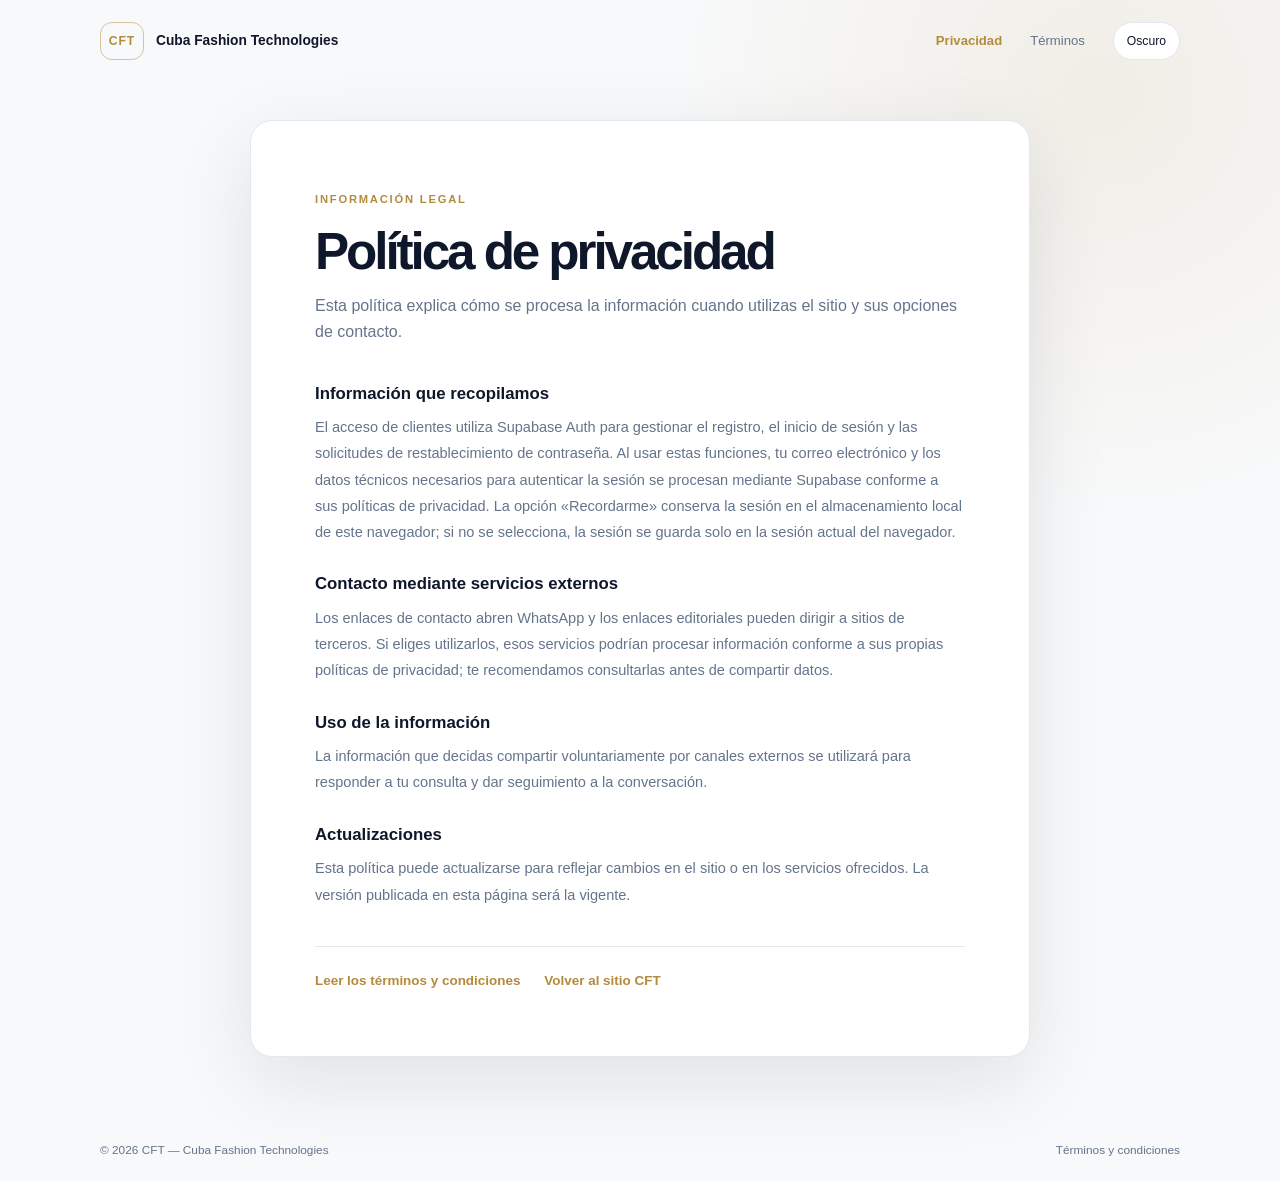
==== html/privacidad.html @ 7a859fe7 "Add files via upload" ====
<!doctype html>
<html lang="es" data-theme="light">
<head>
  <meta charset="utf-8">
  <meta name="viewport" content="width=device-width, initial-scale=1">
  <meta name="theme-color" content="#f8f9fa">
  <meta name="description" content="Consulta la política de privacidad de CFT — Cuba Fashion Technologies.">
  <title>Política de privacidad | CFT — Cuba Fashion Technologies</title>
  <script>
    try {
      const savedTheme = localStorage.getItem("cft-theme");
      if (savedTheme === "light" || savedTheme === "dark") {
        document.documentElement.dataset.theme = savedTheme;
      }
    } catch (error) {
      console.warn("No se pudo leer la preferencia de tema guardada.", error);
    }
  </script>
  <link rel="stylesheet" href="../css/legal.css">
  <script src="../js/legal.js" defer></script>
</head>
<body class="legal-page">
  <header class="legal-header">
    <a class="legal-brand" href="../../Definitivo/html/index.html" aria-label="CFT — Cuba Fashion Technologies, inicio">
      <span class="legal-brand-mark" aria-hidden="true">CFT</span>
      <span class="legal-brand-name">Cuba Fashion Technologies</span>
    </a>
    <nav class="legal-nav" aria-label="Información legal">
      <a href="privacidad.html" aria-current="page">Privacidad</a>
      <a href="terminos.html">Términos</a>
      <button class="theme-toggle" id="theme-toggle" type="button" aria-label="Cambiar a modo oscuro" aria-pressed="false">
        <span id="theme-toggle-label">Oscuro</span>
      </button>
    </nav>
  </header>

  <main class="legal-main">
    <article class="legal-card">
      <span class="legal-eyebrow">Información legal</span>
      <h1>Política de privacidad</h1>
      <p class="legal-intro">Esta política explica cómo se procesa la información cuando utilizas el sitio y sus opciones de contacto.</p>

      <section>
        <h2>Información que recopilamos</h2>
        <p>El acceso de clientes utiliza Supabase Auth para gestionar el registro, el inicio de sesión y las solicitudes de restablecimiento de contraseña. Al usar estas funciones, tu correo electrónico y los datos técnicos necesarios para autenticar la sesión se procesan mediante Supabase conforme a sus políticas de privacidad. La opción «Recordarme» conserva la sesión en el almacenamiento local de este navegador; si no se selecciona, la sesión se guarda solo en la sesión actual del navegador.</p>
      </section>

      <section>
        <h2>Contacto mediante servicios externos</h2>
        <p>Los enlaces de contacto abren WhatsApp y los enlaces editoriales pueden dirigir a sitios de terceros. Si eliges utilizarlos, esos servicios podrían procesar información conforme a sus propias políticas de privacidad; te recomendamos consultarlas antes de compartir datos.</p>
      </section>

      <section>
        <h2>Uso de la información</h2>
        <p>La información que decidas compartir voluntariamente por canales externos se utilizará para responder a tu consulta y dar seguimiento a la conversación.</p>
      </section>

      <section>
        <h2>Actualizaciones</h2>
        <p>Esta política puede actualizarse para reflejar cambios en el sitio o en los servicios ofrecidos. La versión publicada en esta página será la vigente.</p>
      </section>

      <nav class="legal-page-links" aria-label="Otras páginas legales">
        <a href="terminos.html">Leer los términos y condiciones</a>
        <a href="../../Definitivo/html/index.html">Volver al sitio CFT</a>
      </nav>
    </article>
  </main>

  <footer class="legal-footer">
    <span>© <span id="current-year"></span> CFT — Cuba Fashion Technologies</span>
    <a href="terminos.html">Términos y condiciones</a>
  </footer>
</body>
</html>
---- css/legal.css ----
:root {
  color-scheme: light;
  --bg: #f8f9fa;
  --surface: #fff;
  --text: #0f172a;
  --muted: #64748b;
  --accent: #b48a3d;
  --accent-soft: rgba(180, 138, 61, .1);
  --line: #e2e8f0;
  --shadow: 15, 23, 42;
  --font: Inter, "Segoe UI", -apple-system, BlinkMacSystemFont, sans-serif;
}

:root[data-theme="dark"] {
  color-scheme: dark;
  --bg: #0b0f0e;
  --surface: #131b18;
  --text: #f1f5f9;
  --muted: #aeb8b4;
  --accent: #d4af37;
  --accent-soft: rgba(212, 175, 55, .12);
  --line: rgba(241, 245, 249, .1);
  --shadow: 0, 0, 0;
}

*,
*::before,
*::after {
  box-sizing: border-box;
}

body {
  min-height: 100vh;
  margin: 0;
  background:
    radial-gradient(ellipse at 86% 8%, var(--accent-soft), transparent 27rem),
    var(--bg);
  color: var(--text);
  font-family: var(--font);
  font-size: 16px;
  line-height: 1.65;
  -webkit-font-smoothing: antialiased;
}

a {
  color: inherit;
}

.legal-header,
.legal-footer {
  display: flex;
  width: min(1080px, calc(100% - 48px));
  align-items: center;
  justify-content: space-between;
  gap: 20px;
  margin-inline: auto;
}

.legal-header {
  min-height: 82px;
}

.legal-brand {
  display: inline-flex;
  align-items: center;
  gap: 12px;
  text-decoration: none;
}

.legal-brand-mark {
  display: grid;
  width: 44px;
  height: 38px;
  place-items: center;
  border: 1px solid rgba(180, 138, 61, .48);
  border-radius: 12px;
  color: var(--accent);
  font-size: .76rem;
  font-weight: 800;
  letter-spacing: .08em;
}

.legal-brand-name {
  font-size: .86rem;
  font-weight: 650;
}

.legal-nav {
  display: flex;
  align-items: center;
  gap: clamp(12px, 3vw, 28px);
  color: var(--muted);
  font-size: .82rem;
}

.legal-nav a,
.legal-page-links a,
.legal-footer a {
  text-decoration: none;
  text-underline-offset: 4px;
}

.legal-nav a:hover,
.legal-page-links a:hover,
.legal-footer a:hover {
  color: var(--accent);
  text-decoration: underline;
}

.legal-nav a[aria-current="page"] {
  color: var(--accent);
  font-weight: 700;
}

.theme-toggle {
  min-height: 38px;
  padding: 0 13px;
  border: 1px solid var(--line);
  border-radius: 999px;
  background: var(--surface);
  color: var(--text);
  font: inherit;
  font-size: .76rem;
  cursor: pointer;
  transition: border-color .2s ease, background-color .2s ease;
}

.theme-toggle:hover {
  border-color: var(--accent);
  background: var(--accent-soft);
}

.legal-main {
  display: grid;
  min-height: calc(100vh - 142px);
  place-items: start center;
  padding: 38px 24px 64px;
}

.legal-card {
  width: min(780px, 100%);
  padding: clamp(28px, 6vw, 64px);
  border: 1px solid var(--line);
  border-radius: 22px;
  background: var(--surface);
  box-shadow: 0 24px 80px rgba(var(--shadow), .1);
}

.legal-eyebrow {
  color: var(--accent);
  font-size: .7rem;
  font-weight: 750;
  letter-spacing: .16em;
  text-transform: uppercase;
}

.legal-card h1 {
  margin: 12px 0 12px;
  font-size: clamp(2rem, 5vw, 3.2rem);
  font-weight: 570;
  letter-spacing: -.06em;
  line-height: 1.12;
}

.legal-intro {
  margin: 0 0 34px;
  color: var(--muted);
  font-size: 1rem;
}

.legal-card section {
  margin-top: 25px;
}

.legal-card h2 {
  margin: 0 0 7px;
  font-size: 1.05rem;
  font-weight: 680;
}

.legal-card section p {
  margin: 0;
  color: var(--muted);
  font-size: .91rem;
  line-height: 1.8;
}

.legal-page-links {
  display: flex;
  flex-wrap: wrap;
  gap: 12px 24px;
  margin-top: 38px;
  padding-top: 23px;
  border-top: 1px solid var(--line);
  color: var(--accent);
  font-size: .84rem;
  font-weight: 650;
}

.legal-footer {
  min-height: 60px;
  color: var(--muted);
  font-size: .74rem;
}

@media (max-width: 560px) {
  .legal-header,
  .legal-footer {
    width: calc(100% - 32px);
  }

  .legal-header {
    min-height: 72px;
    align-items: flex-start;
    flex-direction: column;
    justify-content: center;
    gap: 12px;
    padding-block: 14px;
  }

  .legal-nav {
    width: 100%;
    justify-content: space-between;
  }

  .legal-main {
    min-height: auto;
    padding: 20px 16px 36px;
  }

  .legal-card {
    padding: 28px 22px;
  }

  .legal-footer {
    align-items: flex-start;
    flex-direction: column;
    justify-content: center;
    gap: 4px;
    padding-block: 14px;
  }
}

@media (prefers-reduced-motion: reduce) {
  *,
  *::before,
  *::after {
    scroll-behavior: auto !important;
    transition-duration: .01ms !important;
  }
}
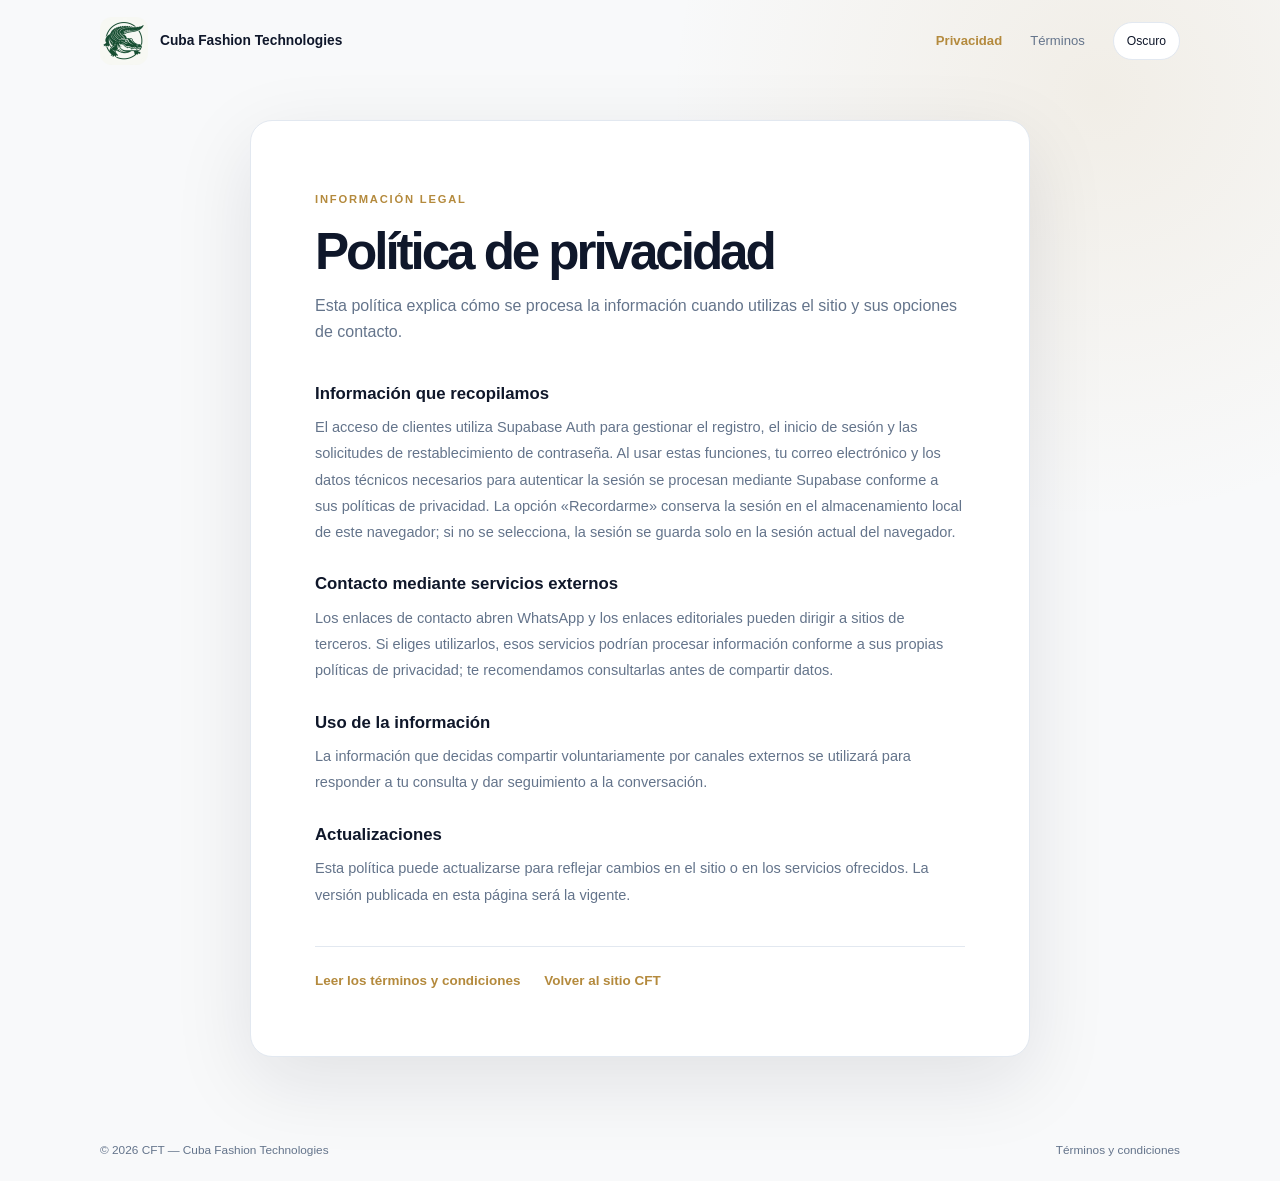
==== commit 3a9eb7b6: "Add files via upload" ====
--- a/html/privacidad.html
+++ b/html/privacidad.html
@@ -21,8 +21,11 @@
 </head>
 <body class="legal-page">
   <header class="legal-header">
-    <a class="legal-brand" href="../../Definitivo/html/index.html" aria-label="CFT — Cuba Fashion Technologies, inicio">
-      <span class="legal-brand-mark" aria-hidden="true">CFT</span>
+    <a class="legal-brand" href="https://cubanfashioner-del.github.io/CFT-sitio-oficial/" aria-label="CFT — Cuba Fashion Technologies, inicio">
+      <span class="legal-brand-mark" aria-hidden="true">
+        <img class="logo-light" src="../images/logo-cft-claro.jpeg" alt="">
+        <img class="logo-dark" src="../images/logo-cft-oscuro.png" alt="">
+      </span>
       <span class="legal-brand-name">Cuba Fashion Technologies</span>
     </a>
     <nav class="legal-nav" aria-label="Información legal">
@@ -62,7 +65,7 @@
 
       <nav class="legal-page-links" aria-label="Otras páginas legales">
         <a href="terminos.html">Leer los términos y condiciones</a>
-        <a href="../../Definitivo/html/index.html">Volver al sitio CFT</a>
+        <a href="https://cubanfashioner-del.github.io/CFT-sitio-oficial/">Volver al sitio CFT</a>
       </nav>
     </article>
   </main>
--- a/css/legal.css
+++ b/css/legal.css
@@ -69,15 +69,35 @@
 
 .legal-brand-mark {
   display: grid;
-  width: 44px;
-  height: 38px;
+  width: 48px;
+  height: 48px;
+  flex: 0 0 auto;
   place-items: center;
-  border: 1px solid rgba(180, 138, 61, .48);
   border-radius: 12px;
-  color: var(--accent);
-  font-size: .76rem;
-  font-weight: 800;
-  letter-spacing: .08em;
+  overflow: hidden;
+  background: #f6f8f5;
+}
+
+.legal-brand-mark img {
+  width: 100%;
+  height: 100%;
+  object-fit: cover;
+}
+
+.legal-brand-mark .logo-dark {
+  display: none;
+}
+
+:root[data-theme="dark"] .legal-brand-mark .logo-light {
+  display: none;
+}
+
+:root[data-theme="dark"] .legal-brand-mark .logo-dark {
+  display: block;
+}
+
+:root[data-theme="dark"] .legal-brand-mark {
+  background: #0b4b34;
 }
 
 .legal-brand-name {
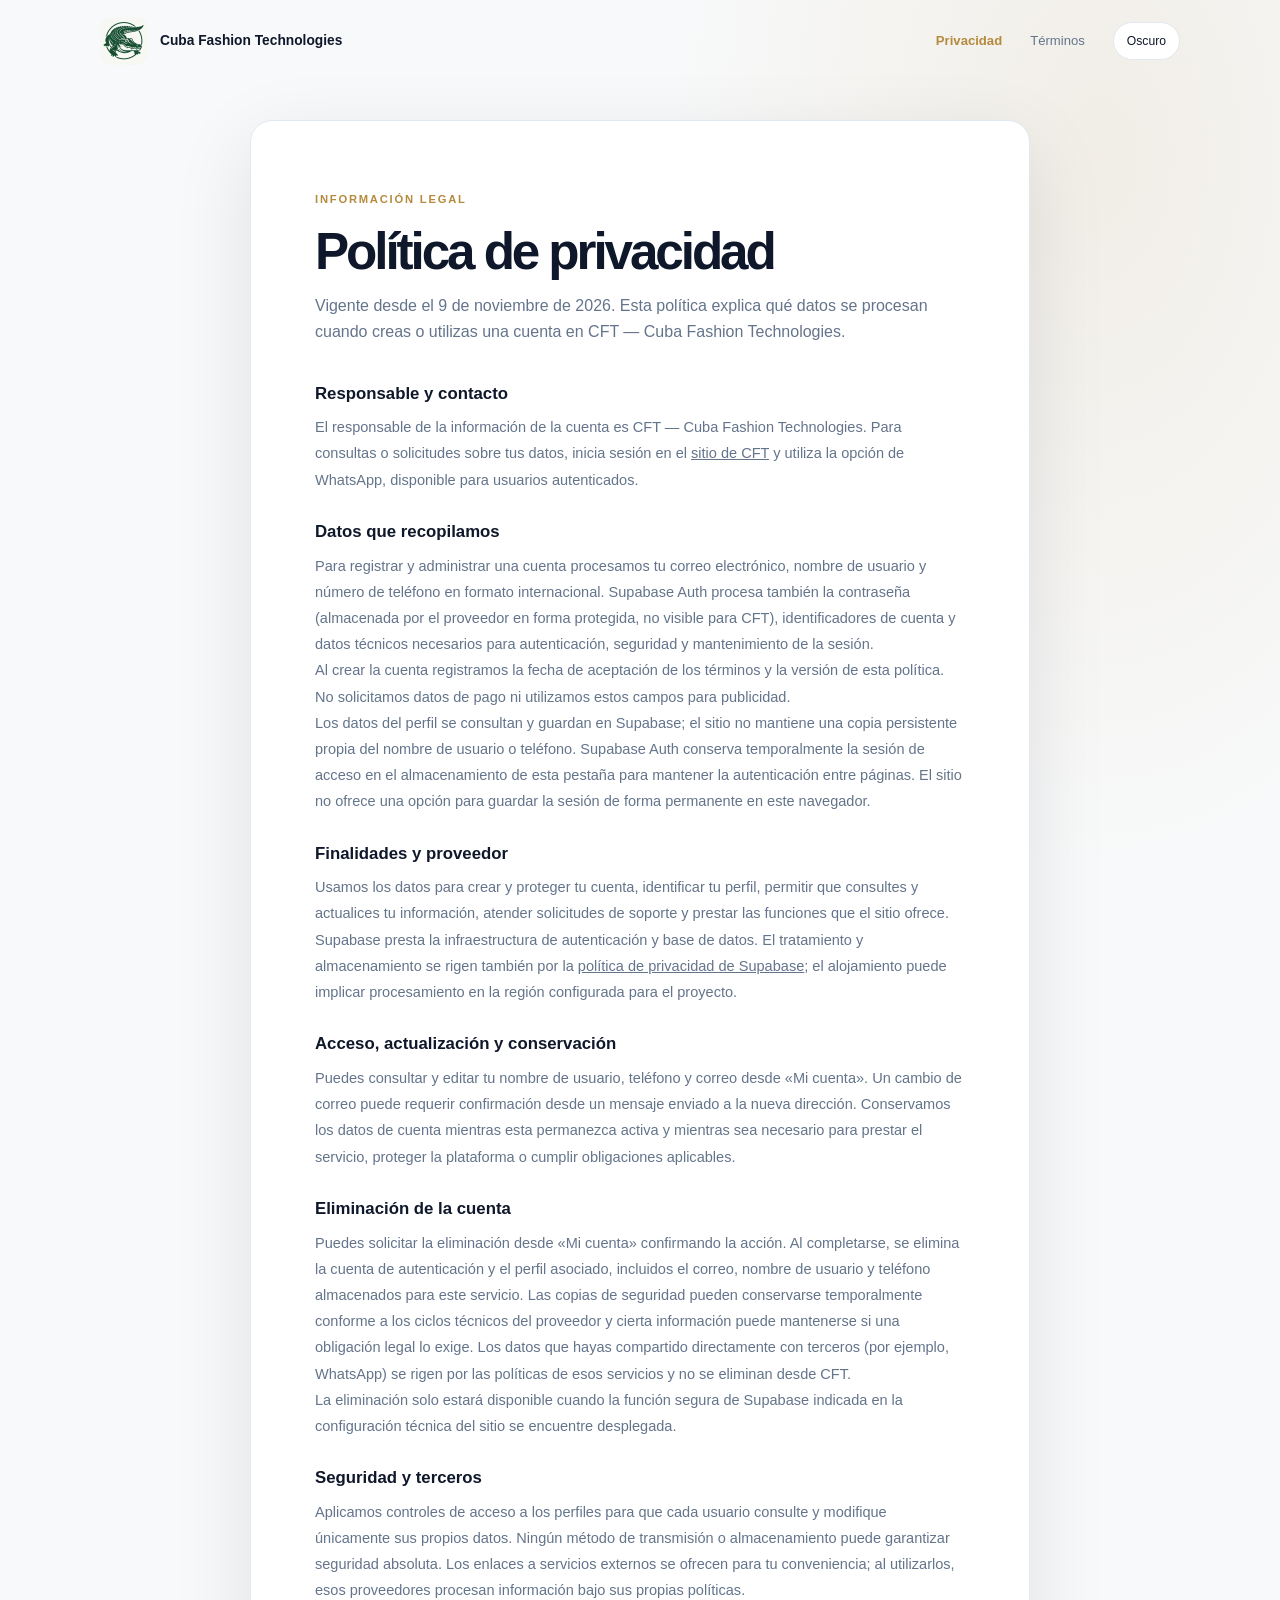
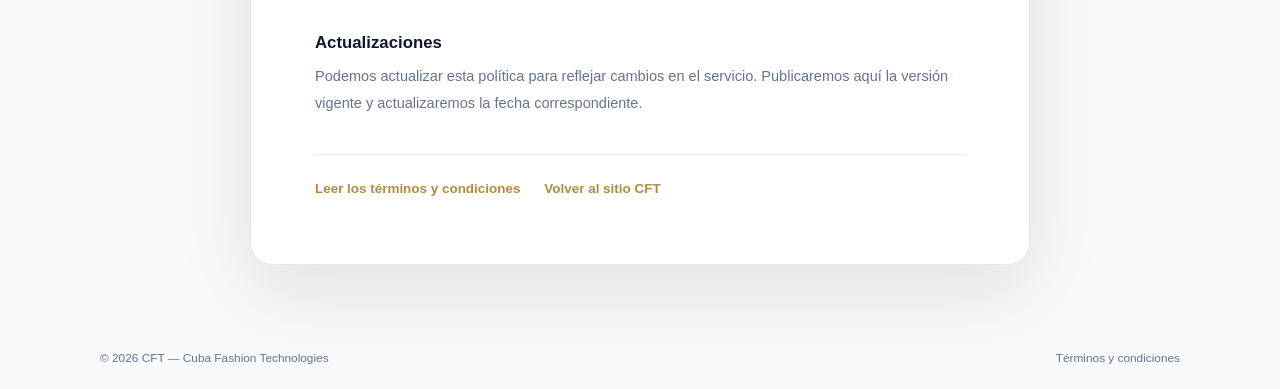
==== commit e69d1bb5: "Add files via upload" ====
--- a/html/privacidad.html
+++ b/html/privacidad.html
@@ -41,26 +41,44 @@
     <article class="legal-card">
       <span class="legal-eyebrow">Información legal</span>
       <h1>Política de privacidad</h1>
-      <p class="legal-intro">Esta política explica cómo se procesa la información cuando utilizas el sitio y sus opciones de contacto.</p>
+      <p class="legal-intro">Vigente desde el 9 de noviembre de 2026. Esta política explica qué datos se procesan cuando creas o utilizas una cuenta en CFT — Cuba Fashion Technologies.</p>
 
       <section>
-        <h2>Información que recopilamos</h2>
-        <p>El acceso de clientes utiliza Supabase Auth para gestionar el registro, el inicio de sesión y las solicitudes de restablecimiento de contraseña. Al usar estas funciones, tu correo electrónico y los datos técnicos necesarios para autenticar la sesión se procesan mediante Supabase conforme a sus políticas de privacidad. La opción «Recordarme» conserva la sesión en el almacenamiento local de este navegador; si no se selecciona, la sesión se guarda solo en la sesión actual del navegador.</p>
+        <h2>Responsable y contacto</h2>
+        <p>El responsable de la información de la cuenta es CFT — Cuba Fashion Technologies. Para consultas o solicitudes sobre tus datos, inicia sesión en el <a href="https://cubanfashioner-del.github.io/CFT-sitio-oficial/">sitio de CFT</a> y utiliza la opción de WhatsApp, disponible para usuarios autenticados.</p>
       </section>
 
       <section>
-        <h2>Contacto mediante servicios externos</h2>
-        <p>Los enlaces de contacto abren WhatsApp y los enlaces editoriales pueden dirigir a sitios de terceros. Si eliges utilizarlos, esos servicios podrían procesar información conforme a sus propias políticas de privacidad; te recomendamos consultarlas antes de compartir datos.</p>
+        <h2>Datos que recopilamos</h2>
+        <p>Para registrar y administrar una cuenta procesamos tu correo electrónico, nombre de usuario y número de teléfono en formato internacional. Supabase Auth procesa también la contraseña (almacenada por el proveedor en forma protegida, no visible para CFT), identificadores de cuenta y datos técnicos necesarios para autenticación, seguridad y mantenimiento de la sesión.</p>
+        <p>Al crear la cuenta registramos la fecha de aceptación de los términos y la versión de esta política. No solicitamos datos de pago ni utilizamos estos campos para publicidad.</p>
+        <p>Los datos del perfil se consultan y guardan en Supabase; el sitio no mantiene una copia persistente propia del nombre de usuario o teléfono. Supabase Auth conserva temporalmente la sesión de acceso en el almacenamiento de esta pestaña para mantener la autenticación entre páginas. El sitio no ofrece una opción para guardar la sesión de forma permanente en este navegador.</p>
       </section>
 
       <section>
-        <h2>Uso de la información</h2>
-        <p>La información que decidas compartir voluntariamente por canales externos se utilizará para responder a tu consulta y dar seguimiento a la conversación.</p>
+        <h2>Finalidades y proveedor</h2>
+        <p>Usamos los datos para crear y proteger tu cuenta, identificar tu perfil, permitir que consultes y actualices tu información, atender solicitudes de soporte y prestar las funciones que el sitio ofrece. Supabase presta la infraestructura de autenticación y base de datos. El tratamiento y almacenamiento se rigen también por la <a href="https://supabase.com/privacy" target="_blank" rel="noopener noreferrer">política de privacidad de Supabase</a>; el alojamiento puede implicar procesamiento en la región configurada para el proyecto.</p>
+      </section>
+
+      <section>
+        <h2>Acceso, actualización y conservación</h2>
+        <p>Puedes consultar y editar tu nombre de usuario, teléfono y correo desde «Mi cuenta». Un cambio de correo puede requerir confirmación desde un mensaje enviado a la nueva dirección. Conservamos los datos de cuenta mientras esta permanezca activa y mientras sea necesario para prestar el servicio, proteger la plataforma o cumplir obligaciones aplicables.</p>
+      </section>
+
+      <section>
+        <h2>Eliminación de la cuenta</h2>
+        <p>Puedes solicitar la eliminación desde «Mi cuenta» confirmando la acción. Al completarse, se elimina la cuenta de autenticación y el perfil asociado, incluidos el correo, nombre de usuario y teléfono almacenados para este servicio. Las copias de seguridad pueden conservarse temporalmente conforme a los ciclos técnicos del proveedor y cierta información puede mantenerse si una obligación legal lo exige. Los datos que hayas compartido directamente con terceros (por ejemplo, WhatsApp) se rigen por las políticas de esos servicios y no se eliminan desde CFT.</p>
+        <p>La eliminación solo estará disponible cuando la función segura de Supabase indicada en la configuración técnica del sitio se encuentre desplegada.</p>
+      </section>
+
+      <section>
+        <h2>Seguridad y terceros</h2>
+        <p>Aplicamos controles de acceso a los perfiles para que cada usuario consulte y modifique únicamente sus propios datos. Ningún método de transmisión o almacenamiento puede garantizar seguridad absoluta. Los enlaces a servicios externos se ofrecen para tu conveniencia; al utilizarlos, esos proveedores procesan información bajo sus propias políticas.</p>
       </section>
 
       <section>
         <h2>Actualizaciones</h2>
-        <p>Esta política puede actualizarse para reflejar cambios en el sitio o en los servicios ofrecidos. La versión publicada en esta página será la vigente.</p>
+        <p>Podemos actualizar esta política para reflejar cambios en el servicio. Publicaremos aquí la versión vigente y actualizaremos la fecha correspondiente.</p>
       </section>
 
       <nav class="legal-page-links" aria-label="Otras páginas legales">
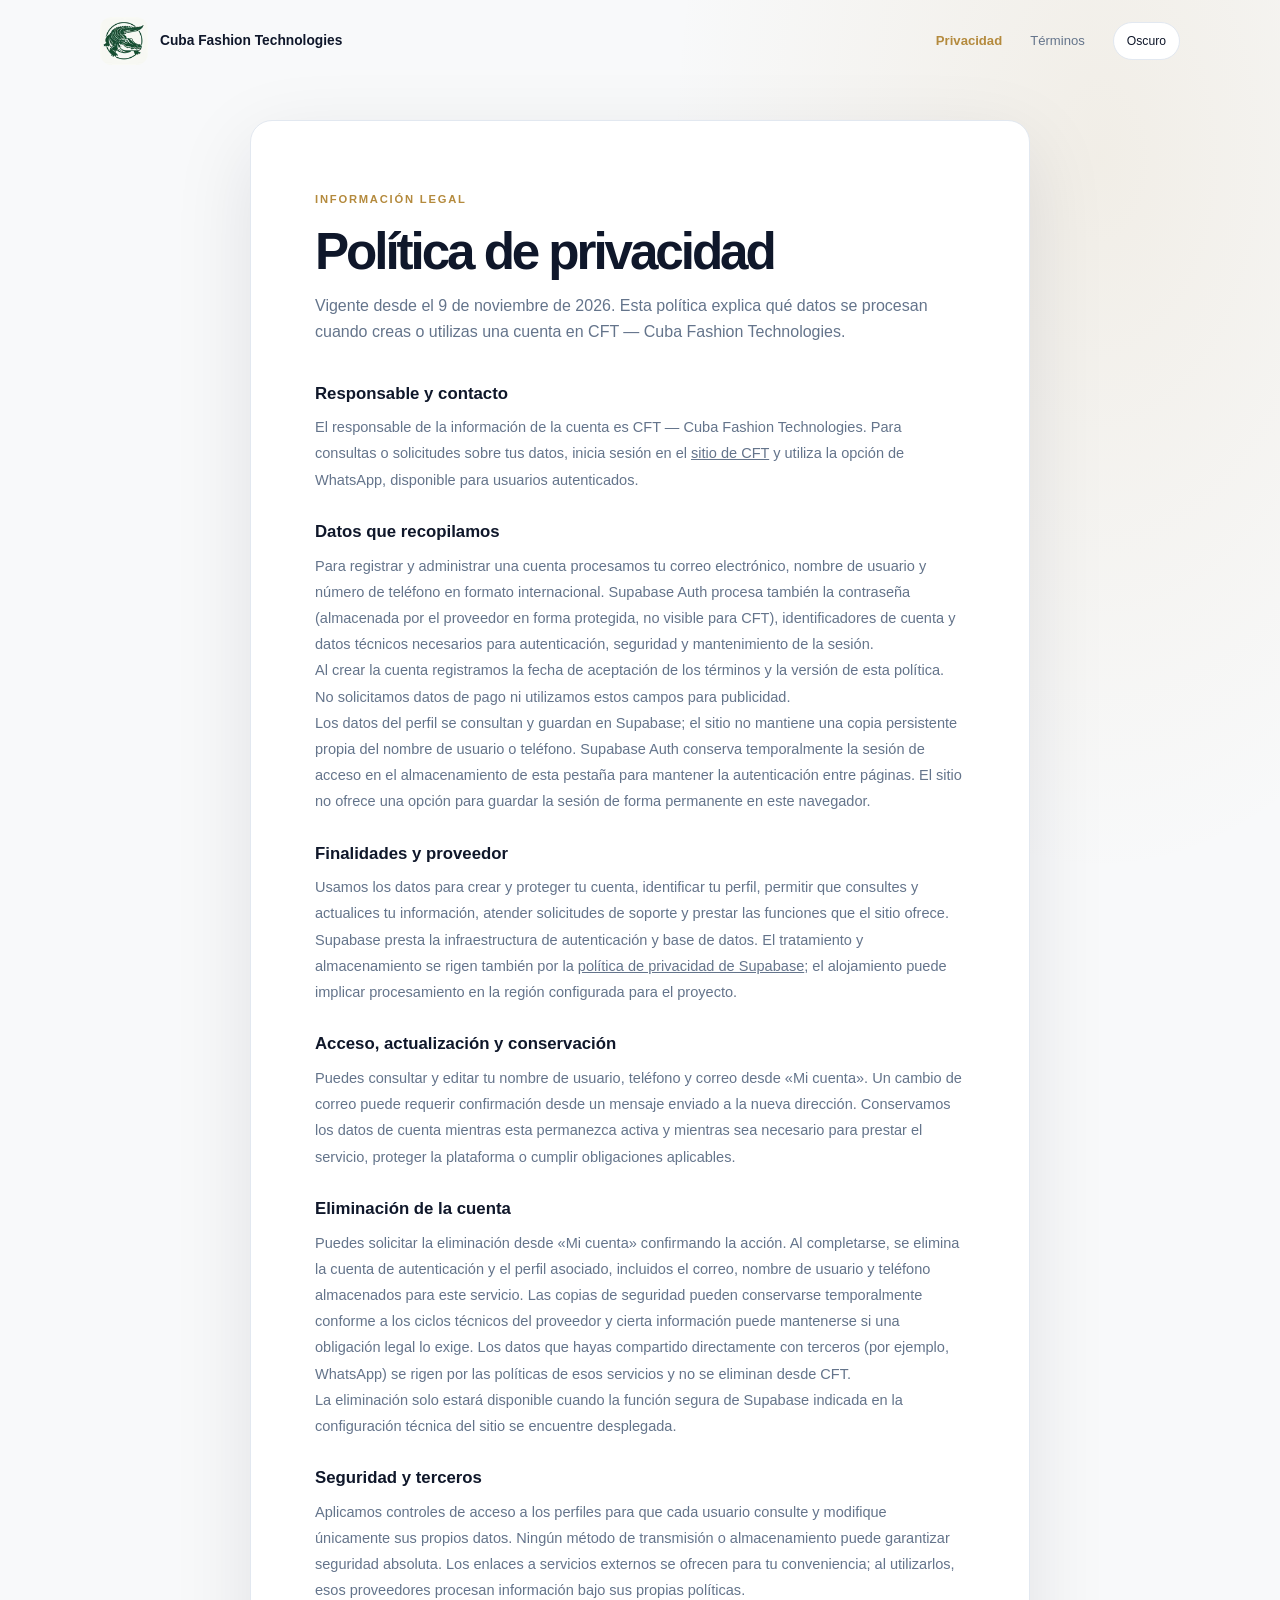
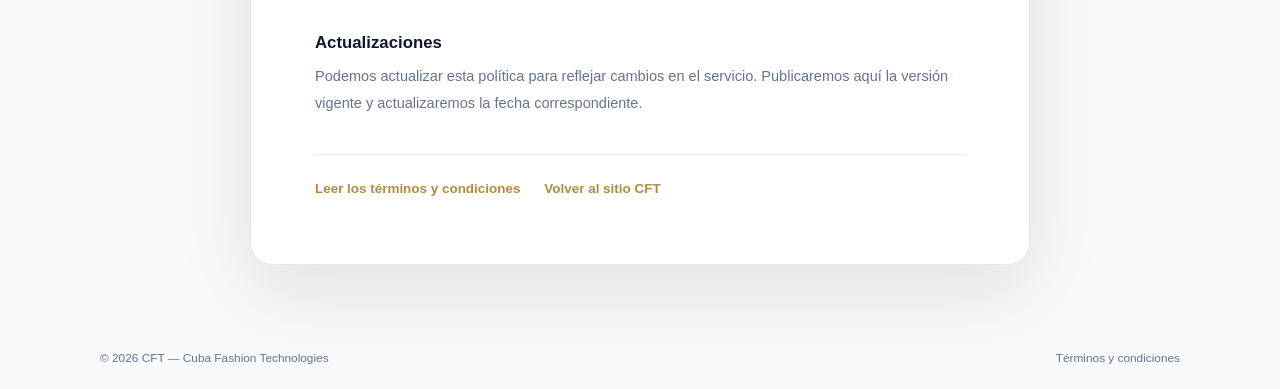
==== commit 22b109df: "Add files via upload" ====
--- a/html/privacidad.html
+++ b/html/privacidad.html
@@ -5,6 +5,13 @@
   <meta name="viewport" content="width=device-width, initial-scale=1">
   <meta name="theme-color" content="#f8f9fa">
   <meta name="description" content="Consulta la política de privacidad de CFT — Cuba Fashion Technologies.">
+  <link rel="icon" href="../favicon.ico" sizes="any">
+  <link rel="icon" type="image/png" sizes="16x16" href="../images/favicon-16x16.png" media="(prefers-color-scheme: light)">
+  <link rel="icon" type="image/png" sizes="32x32" href="../images/favicon-32x32.png" media="(prefers-color-scheme: light)">
+  <link rel="icon" type="image/png" sizes="16x16" href="../images/favicon-16x16-dark.png" media="(prefers-color-scheme: dark)">
+  <link rel="icon" type="image/png" sizes="32x32" href="../images/favicon-32x32-dark.png" media="(prefers-color-scheme: dark)">
+  <link rel="apple-touch-icon" sizes="180x180" href="../images/apple-touch-icon.png">
+  <link rel="apple-touch-icon" sizes="180x180" href="../images/apple-touch-icon-dark.png" media="(prefers-color-scheme: dark)">
   <title>Política de privacidad | CFT — Cuba Fashion Technologies</title>
   <script>
     try {
@@ -23,8 +30,8 @@
   <header class="legal-header">
     <a class="legal-brand" href="https://cubanfashioner-del.github.io/CFT-sitio-oficial/" aria-label="CFT — Cuba Fashion Technologies, inicio">
       <span class="legal-brand-mark" aria-hidden="true">
-        <img class="logo-light" src="../images/logo-cft-claro.jpeg" alt="">
-        <img class="logo-dark" src="../images/logo-cft-oscuro.png" alt="">
+        <img class="logo-light" src="../images/logo-cft-claro-optimized.jpg" width="160" height="160" alt="">
+        <img class="logo-dark" src="../images/logo-cft-oscuro-optimized.jpg" width="160" height="160" alt="">
       </span>
       <span class="legal-brand-name">Cuba Fashion Technologies</span>
     </a>
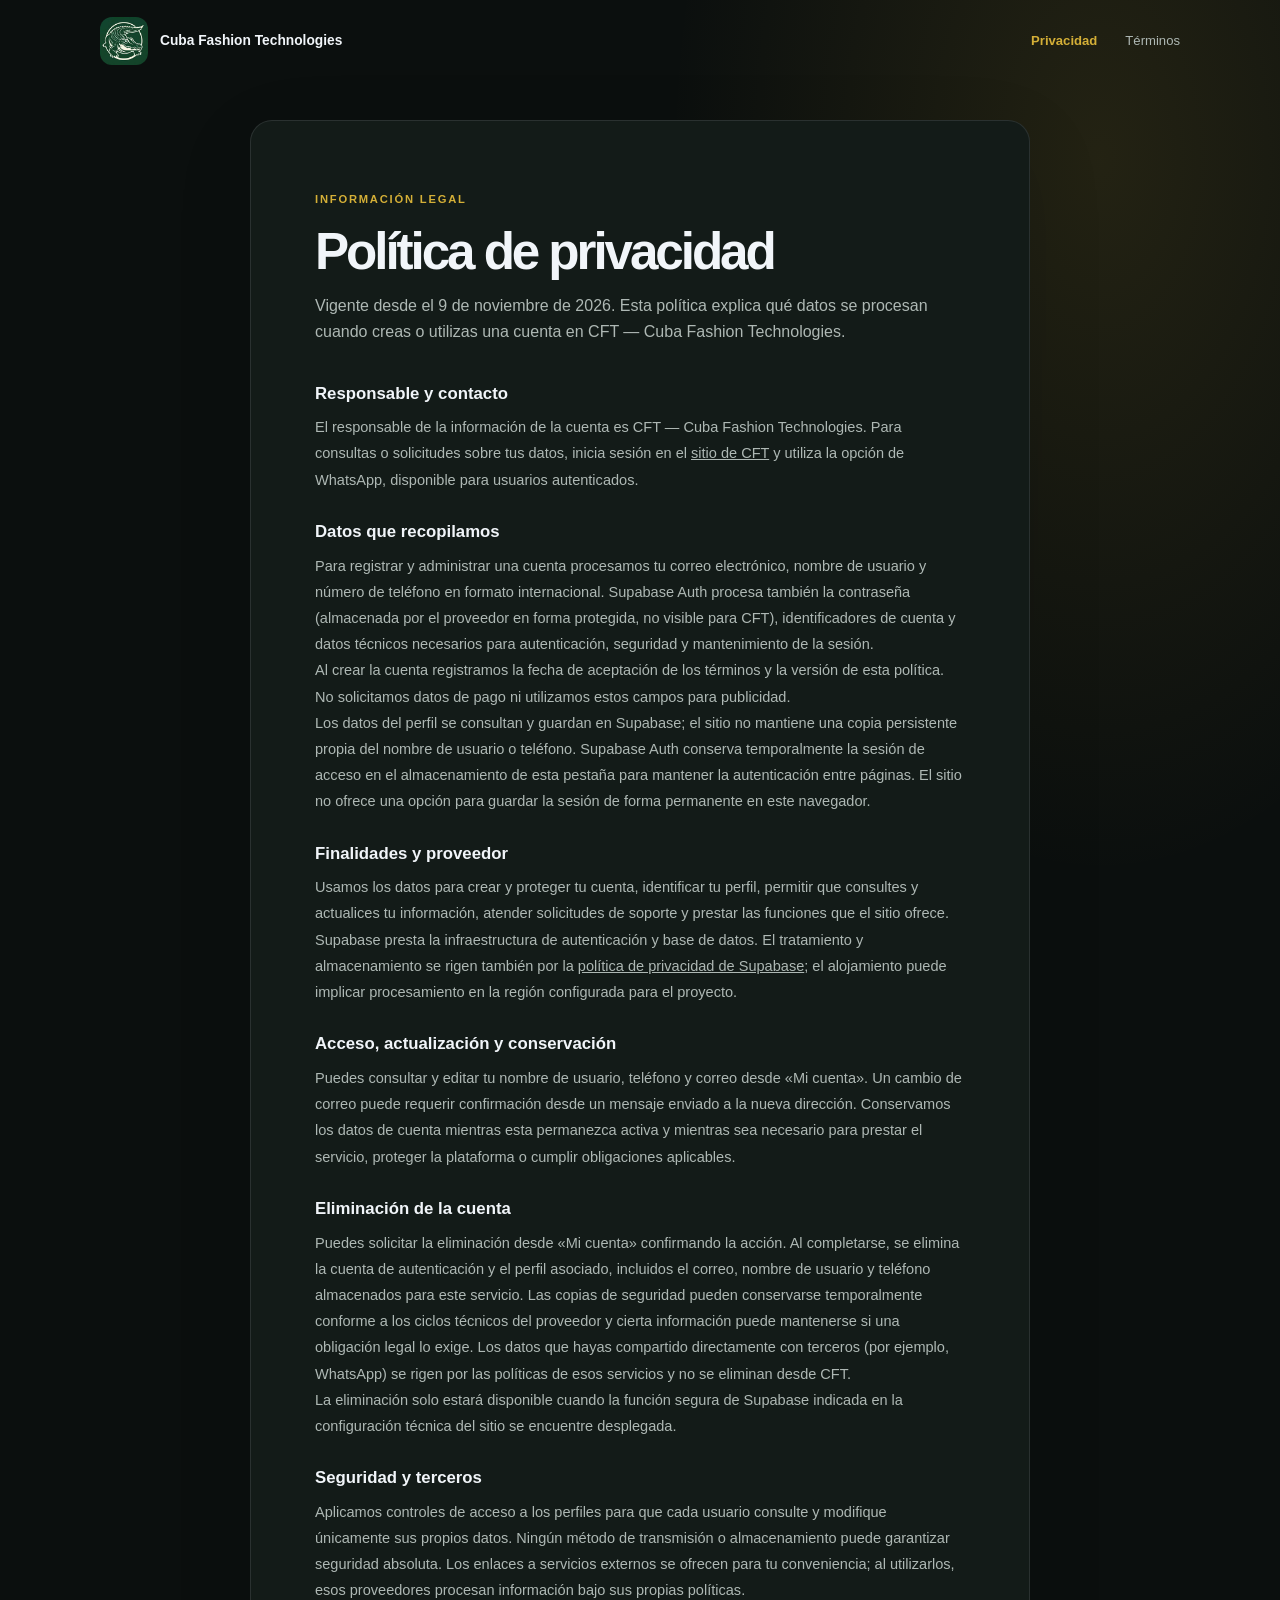
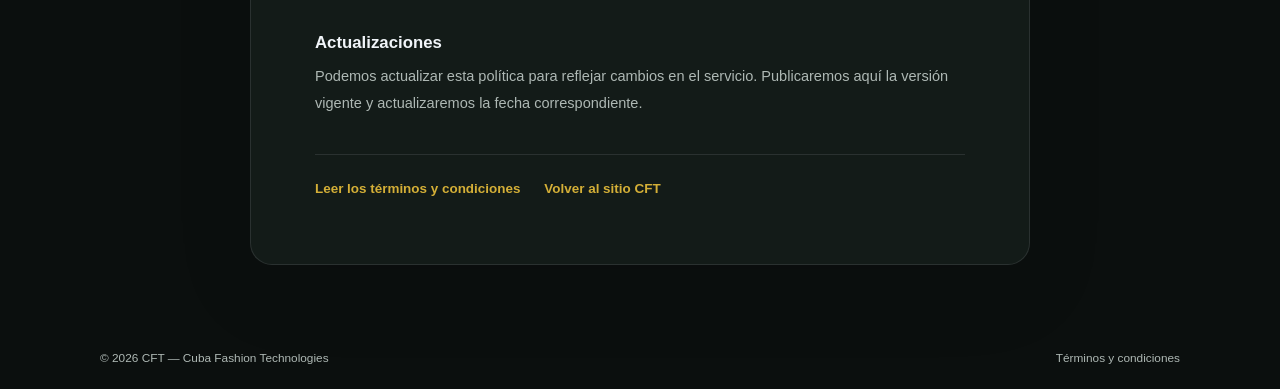
==== commit 094eb8a7: "Add files via upload" ====
--- a/html/privacidad.html
+++ b/html/privacidad.html
@@ -1,28 +1,15 @@
 <!doctype html>
-<html lang="es" data-theme="light">
+<html lang="es" data-theme="dark">
 <head>
   <meta charset="utf-8">
   <meta name="viewport" content="width=device-width, initial-scale=1">
-  <meta name="theme-color" content="#f8f9fa">
+  <meta name="theme-color" content="#0b0f0e">
   <meta name="description" content="Consulta la política de privacidad de CFT — Cuba Fashion Technologies.">
   <link rel="icon" href="../favicon.ico" sizes="any">
-  <link rel="icon" type="image/png" sizes="16x16" href="../images/favicon-16x16.png" media="(prefers-color-scheme: light)">
-  <link rel="icon" type="image/png" sizes="32x32" href="../images/favicon-32x32.png" media="(prefers-color-scheme: light)">
-  <link rel="icon" type="image/png" sizes="16x16" href="../images/favicon-16x16-dark.png" media="(prefers-color-scheme: dark)">
-  <link rel="icon" type="image/png" sizes="32x32" href="../images/favicon-32x32-dark.png" media="(prefers-color-scheme: dark)">
-  <link rel="apple-touch-icon" sizes="180x180" href="../images/apple-touch-icon.png">
-  <link rel="apple-touch-icon" sizes="180x180" href="../images/apple-touch-icon-dark.png" media="(prefers-color-scheme: dark)">
+  <link rel="icon" type="image/png" sizes="16x16" href="../images/favicon-16x16-dark.png">
+  <link rel="icon" type="image/png" sizes="32x32" href="../images/favicon-32x32-dark.png">
+  <link rel="apple-touch-icon" sizes="180x180" href="../images/apple-touch-icon-dark.png">
   <title>Política de privacidad | CFT — Cuba Fashion Technologies</title>
-  <script>
-    try {
-      const savedTheme = localStorage.getItem("cft-theme");
-      if (savedTheme === "light" || savedTheme === "dark") {
-        document.documentElement.dataset.theme = savedTheme;
-      }
-    } catch (error) {
-      console.warn("No se pudo leer la preferencia de tema guardada.", error);
-    }
-  </script>
   <link rel="stylesheet" href="../css/legal.css">
   <script src="../js/legal.js" defer></script>
 </head>
@@ -30,7 +17,6 @@
   <header class="legal-header">
     <a class="legal-brand" href="https://cubanfashioner-del.github.io/CFT-sitio-oficial/" aria-label="CFT — Cuba Fashion Technologies, inicio">
       <span class="legal-brand-mark" aria-hidden="true">
-        <img class="logo-light" src="../images/logo-cft-claro-optimized.jpg" width="160" height="160" alt="">
         <img class="logo-dark" src="../images/logo-cft-oscuro-optimized.jpg" width="160" height="160" alt="">
       </span>
       <span class="legal-brand-name">Cuba Fashion Technologies</span>
@@ -38,9 +24,6 @@
     <nav class="legal-nav" aria-label="Información legal">
       <a href="privacidad.html" aria-current="page">Privacidad</a>
       <a href="terminos.html">Términos</a>
-      <button class="theme-toggle" id="theme-toggle" type="button" aria-label="Cambiar a modo oscuro" aria-pressed="false">
-        <span id="theme-toggle-label">Oscuro</span>
-      </button>
     </nav>
   </header>
 
--- a/css/legal.css
+++ b/css/legal.css
@@ -1,17 +1,4 @@
 :root {
-  color-scheme: light;
-  --bg: #f8f9fa;
-  --surface: #fff;
-  --text: #0f172a;
-  --muted: #64748b;
-  --accent: #b48a3d;
-  --accent-soft: rgba(180, 138, 61, .1);
-  --line: #e2e8f0;
-  --shadow: 15, 23, 42;
-  --font: Inter, "Segoe UI", -apple-system, BlinkMacSystemFont, sans-serif;
-}
-
-:root[data-theme="dark"] {
   color-scheme: dark;
   --bg: #0b0f0e;
   --surface: #131b18;
@@ -21,6 +8,7 @@
   --accent-soft: rgba(212, 175, 55, .12);
   --line: rgba(241, 245, 249, .1);
   --shadow: 0, 0, 0;
+  --font: Inter, "Segoe UI", -apple-system, BlinkMacSystemFont, sans-serif;
 }
 
 *,
@@ -85,18 +73,10 @@
 }
 
 .legal-brand-mark .logo-dark {
-  display: none;
-}
-
-:root[data-theme="dark"] .legal-brand-mark .logo-light {
-  display: none;
-}
-
-:root[data-theme="dark"] .legal-brand-mark .logo-dark {
   display: block;
 }
 
-:root[data-theme="dark"] .legal-brand-mark {
+.legal-brand-mark {
   background: #0b4b34;
 }
 
@@ -130,24 +110,6 @@
 .legal-nav a[aria-current="page"] {
   color: var(--accent);
   font-weight: 700;
-}
-
-.theme-toggle {
-  min-height: 38px;
-  padding: 0 13px;
-  border: 1px solid var(--line);
-  border-radius: 999px;
-  background: var(--surface);
-  color: var(--text);
-  font: inherit;
-  font-size: .76rem;
-  cursor: pointer;
-  transition: border-color .2s ease, background-color .2s ease;
-}
-
-.theme-toggle:hover {
-  border-color: var(--accent);
-  background: var(--accent-soft);
 }
 
 .legal-main {
